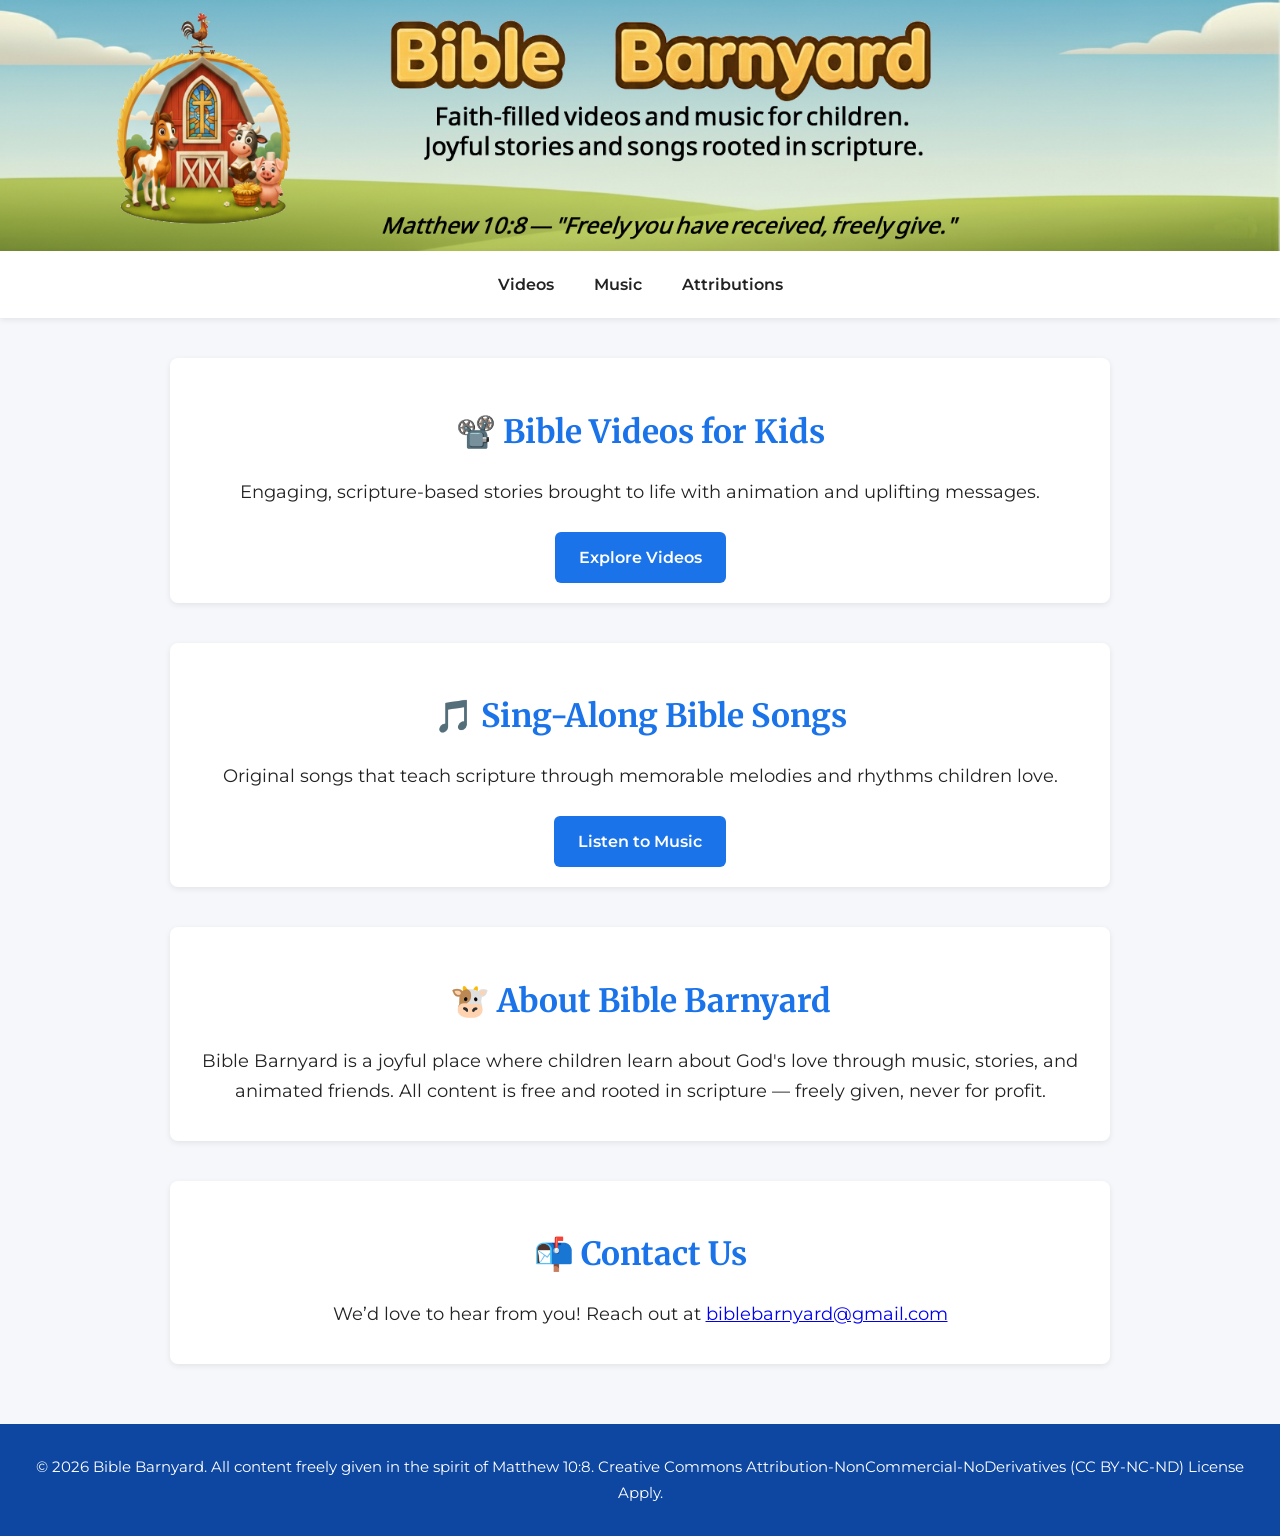
==== index.html @ d3f75daf "meta tags" ====
<!DOCTYPE html>
<html lang="en">
<head>
    <meta charset="UTF-8" />
    <meta name="viewport" content="width=device-width, initial-scale=1.0" />
    <meta name="p:domain_verify" content="c8558d85051b921ac4e3caafdfd5c533" />
    <title>Bible Barnyard</title>

    <!-- Google Fonts -->
    <link href="https://fonts.googleapis.com/css2?family=Montserrat:wght@400;600&family=Merriweather:wght@400;700&display=swap" rel="stylesheet">
    <link rel="stylesheet" href="./style.css">
</head>
<body>
    <header>
        <img src="./images/bibleBarnyardBanner.png" alt="Bible Barnyard Banner" class="hero-img" />
    </header>

    <nav>
        <ul>
            <li><a href="videos.html">Videos</a></li>
            <li><a href="music.html">Music</a></li>
            <li><a href="attributions.html">Attributions</a></li>
        </ul>
    </nav>

    <main>
        <section id="videos">
            <h2>📽️ Bible Videos for Kids</h2>
            <p>Engaging, scripture-based stories brought to life with animation and uplifting messages.</p>
            <a href="videos.html" class="btn">Explore Videos</a>
        </section>

        <section id="music">
            <h2>🎵 Sing-Along Bible Songs</h2>
            <p>Original songs that teach scripture through memorable melodies and rhythms children love.</p>
            <a href="music.html" class="btn">Listen to Music</a>
        </section>

        <section id="about">
            <h2>🐮 About Bible Barnyard</h2>
            <p>Bible Barnyard is a joyful place where children learn about God's love through music, stories, and animated friends. All content is free and rooted in scripture — freely given, never for profit.</p>
        </section>

        <section id="contact">
            <h2>📬 Contact Us</h2>
            <p>We’d love to hear from you! Reach out at <a href="mailto:biblebarnyard@gmail.com">biblebarnyard@gmail.com</a></p>
        </section>
    </main>

    <footer>
        &copy; <span id="year"></span> Bible Barnyard. All content freely given in the spirit of Matthew 10:8. Creative Commons Attribution-NonCommercial-NoDerivatives (CC BY-NC-ND) License Apply.
    </footer>

    <script>
        // Automatically set the current year
        document.getElementById('year').textContent = new Date().getFullYear();
    </script>
</body>
    </html>
---- style.css ----
/* style.css */

/* Global variables */ :root {
    --primary: #1a73e8;
    --secondary: #0d47a1;
    --light: #f5f7fa;
    --dark: #222;
    --accent: #ffb300;
    --song-bg: #eef3f9;
}

/* Base styles */ body {
    margin: 0;
    font-family: 'Montserrat', sans-serif;
    background-color: var(--light);
    color: var(--dark);
    line-height: 1.7;
}

header {
    width: 100%;
}

.hero-img {
    width: 100%;
    height: auto;
    display: block;
}

/* Navigation */ nav {
    background-color: #fff;
    box-shadow: 0 2px 6px rgba(0,0,0,0.08);
    position: sticky;
    top: 0;
    z-index: 1000;
}

    nav ul {
        list-style: none;
        margin: 0;
        padding: 0;
        display: flex;
        justify-content: center;
    }

    nav li {
        margin: 0 20px;
    }

    nav a {
        text-decoration: none;
        color: var(--dark);
        font-weight: 600;
        padding: 20px 0;
        display: block;
        transition: color 0.3s ease;
    }

        nav a:hover {
            color: var(--primary);
        }

/* Main content */ main {
    max-width: 1100px;
    margin: 40px auto;
    padding: 0 20px;
}

h2 {
    font-family: 'Merriweather', serif;
    font-size: 2em;
    color: var(--secondary);
    margin-bottom: 20px;
    text-align: center;
}

/* Audio/Video player */ .audio-player, .video-player {
    text-align: center;
    margin-bottom: 40px;
}

audio {
    width: 100%;
    max-width: 800px;
    border-radius: 8px;
    box-shadow: 0 2px 8px rgba(0,0,0,0.15);
}

video {
    width: 100%;
    max-width: 800px;
    border-radius: 8px;
    box-shadow: 0 2px 8px rgba(0,0,0,0.15);
}

/* Larger main video / .main-video { width: 100%; max-width: 1200px; / adjust as needed */ border-radius: 8px; box-shadow: 0 2px 8px rgba(0,0,0,0.15);
}

/* Clusters */ .clusters {
    display: flex;
    flex-wrap: wrap;
    justify-content: center;
    gap: 40px;
}

.cluster {
    background: #fff;
    padding: 20px;
    border-radius: 8px;
    box-shadow: 0 2px 6px rgba(0,0,0,0.08);
    flex: 1 1 320px;
    max-width: 100%;
}

    .cluster h3 {
        font-family: 'Merriweather', serif;
        color: var(--primary);
        margin-bottom: 15px;
        text-align: center;
    }

.subclusters {
    display: flex;
    flex-wrap: wrap;
    gap: 20px;
    justify-content: center;
}

.subcluster {
    flex: 1 1 200px;
    min-width: 200px;
    background: #f9f9f9;
    padding: 15px;
    border-radius: 6px;
    box-shadow: 0 1px 4px rgba(0,0,0,0.08);
    text-align: left;
}

    .subcluster h4 {
        font-family: 'Merriweather', serif;
        color: var(--secondary);
        margin-bottom: 10px;
    }

/* Song/Video blocks */ .song-block, .video-block {
    background: var(--song-bg);
    padding: 10px;
    border-radius: 6px;
    margin-bottom: 12px;
}

.song-title, .video-title {
    font-weight: bold;
    margin-bottom: 6px;
}

.song-links, .video-links {
    display: flex;
    flex-wrap: nowrap;
    gap: 15px;
}

    .song-links a, .video-links a {
        text-decoration: none;
        color: var(--secondary);
        font-weight: 600;
        white-space: nowrap;
    }

        .song-links a:hover, .video-links a:hover {
            color: var(--accent);
        }

/* Footer */ footer {
    background-color: var(--secondary);
    color: #fff;
    text-align: center;
    padding: 30px 20px;
    font-size: 0.95em;
    margin-top: 60px;
}

    footer a {
        color: var(--accent);
        text-decoration: none;
    }


.main-video {
    text-align: center; /* keeps it centered */
    margin-bottom: 10px;
}

    .main-video iframe {
        width: 100%; /* make it responsive */
        max-width: 1200px; /* larger than 800px */
        height: 675px; /* maintain 16:9 ratio for 1200px width */
        border-radius: 8px;
        box-shadow: 0 2px 8px rgba(0,0,0,0.15);
    }

/* Section styling */
section {
    margin: 40px auto;
    max-width: 900px;
    padding: 20px;
    background: #fff;
    border-radius: 8px;
    box-shadow: 0 2px 6px rgba(0,0,0,0.08);
    text-align: center; /* <-- this centers inline-block children like .btn */
}

    section h2 {
        font-family: 'Merriweather', serif;
        color: var(--primary);
        margin-bottom: 15px;
        text-align: center;
    }

    section p {
        font-size: 1.1em;
        margin-bottom: 15px;
        text-align: center;
    }

/* Button styling */
.btn {
    display: inline-block;
    padding: 12px 24px;
    background-color: var(--primary);
    color: #fff;
    font-weight: 600;
    text-decoration: none;
    border-radius: 6px;
    transition: background-color 0.3s ease;
    margin-top: 10px; /* optional spacing above */
}

.btn:hover {
    background-color: var(--secondary);
}

.viewed {
    color: green;
    font-weight: bold;
    margin-left: 6px;
}

.reset-btn {
    display: inline-block;
    margin: 0;
    padding: 8px 18px;
    background-color: #5cb85c; /* soft green */
    color: #ffffff;
    border: none;
    border-radius: 999px; /* pill shape */
    cursor: pointer;
    font-size: 0.95rem;
    font-weight: 600;
    font-family: 'Montserrat', sans-serif;
    box-shadow: 0 2px 4px rgba(0, 0, 0, 0.12);
    transition: background-color 0.2s ease, transform 0.1s ease, box-shadow 0.2s ease;
}

    .reset-btn:hover {
        background-color: #4cae4c;
        transform: translateY(-1px);
        box-shadow: 0 3px 6px rgba(0, 0, 0, 0.16);
    }

    .reset-btn:active {
        transform: translateY(0);
        box-shadow: 0 1px 3px rgba(0, 0, 0, 0.2);
    }

/* Center the button within main content */
main {
    text-align: center;
}

.viewed {
    color: green;
    font-weight: bold;
    margin-left: 6px;
}

.reset-row {
    display: inline-flex;
    justify-content: center;
    align-items: center;
    gap: 10px;
    margin: 10px auto 10px auto; /* reduced top & bottom spacing */
}

.reset-note {
    font-size: 0.9rem;
    color: #555;
    font-family: 'Montserrat', sans-serif;
}
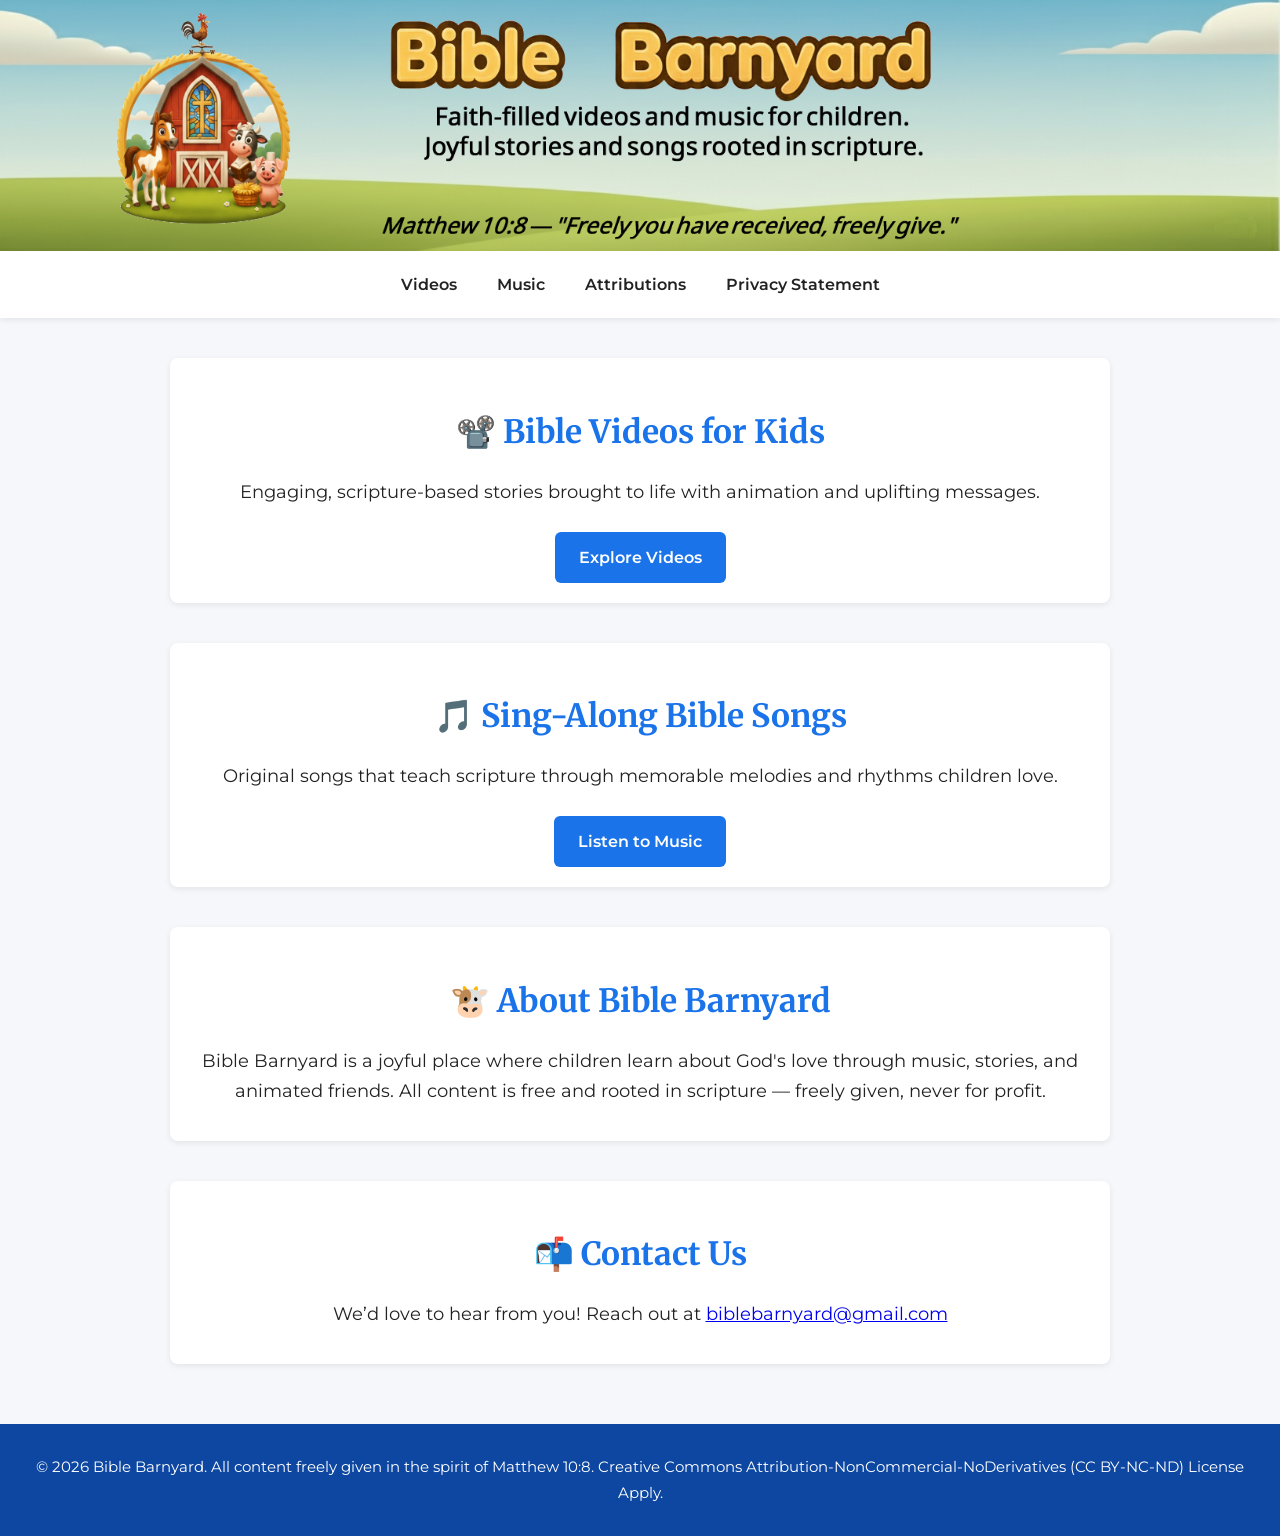
==== commit 51a3c487: "Privacy Statement" ====
--- a/index.html
+++ b/index.html
@@ -5,6 +5,7 @@
     <meta name="viewport" content="width=device-width, initial-scale=1.0" />
     <meta name="p:domain_verify" content="c8558d85051b921ac4e3caafdfd5c533" />
     <title>Bible Barnyard</title>
+    <link rel="icon" type="image/png" href="/images/fav.png">
 
     <!-- Google Fonts -->
     <link href="https://fonts.googleapis.com/css2?family=Montserrat:wght@400;600&family=Merriweather:wght@400;700&display=swap" rel="stylesheet">
@@ -20,6 +21,7 @@
             <li><a href="videos.html">Videos</a></li>
             <li><a href="music.html">Music</a></li>
             <li><a href="attributions.html">Attributions</a></li>
+            <li><a href="./privacy.html">Privacy Statement</a></li>
         </ul>
     </nav>
 
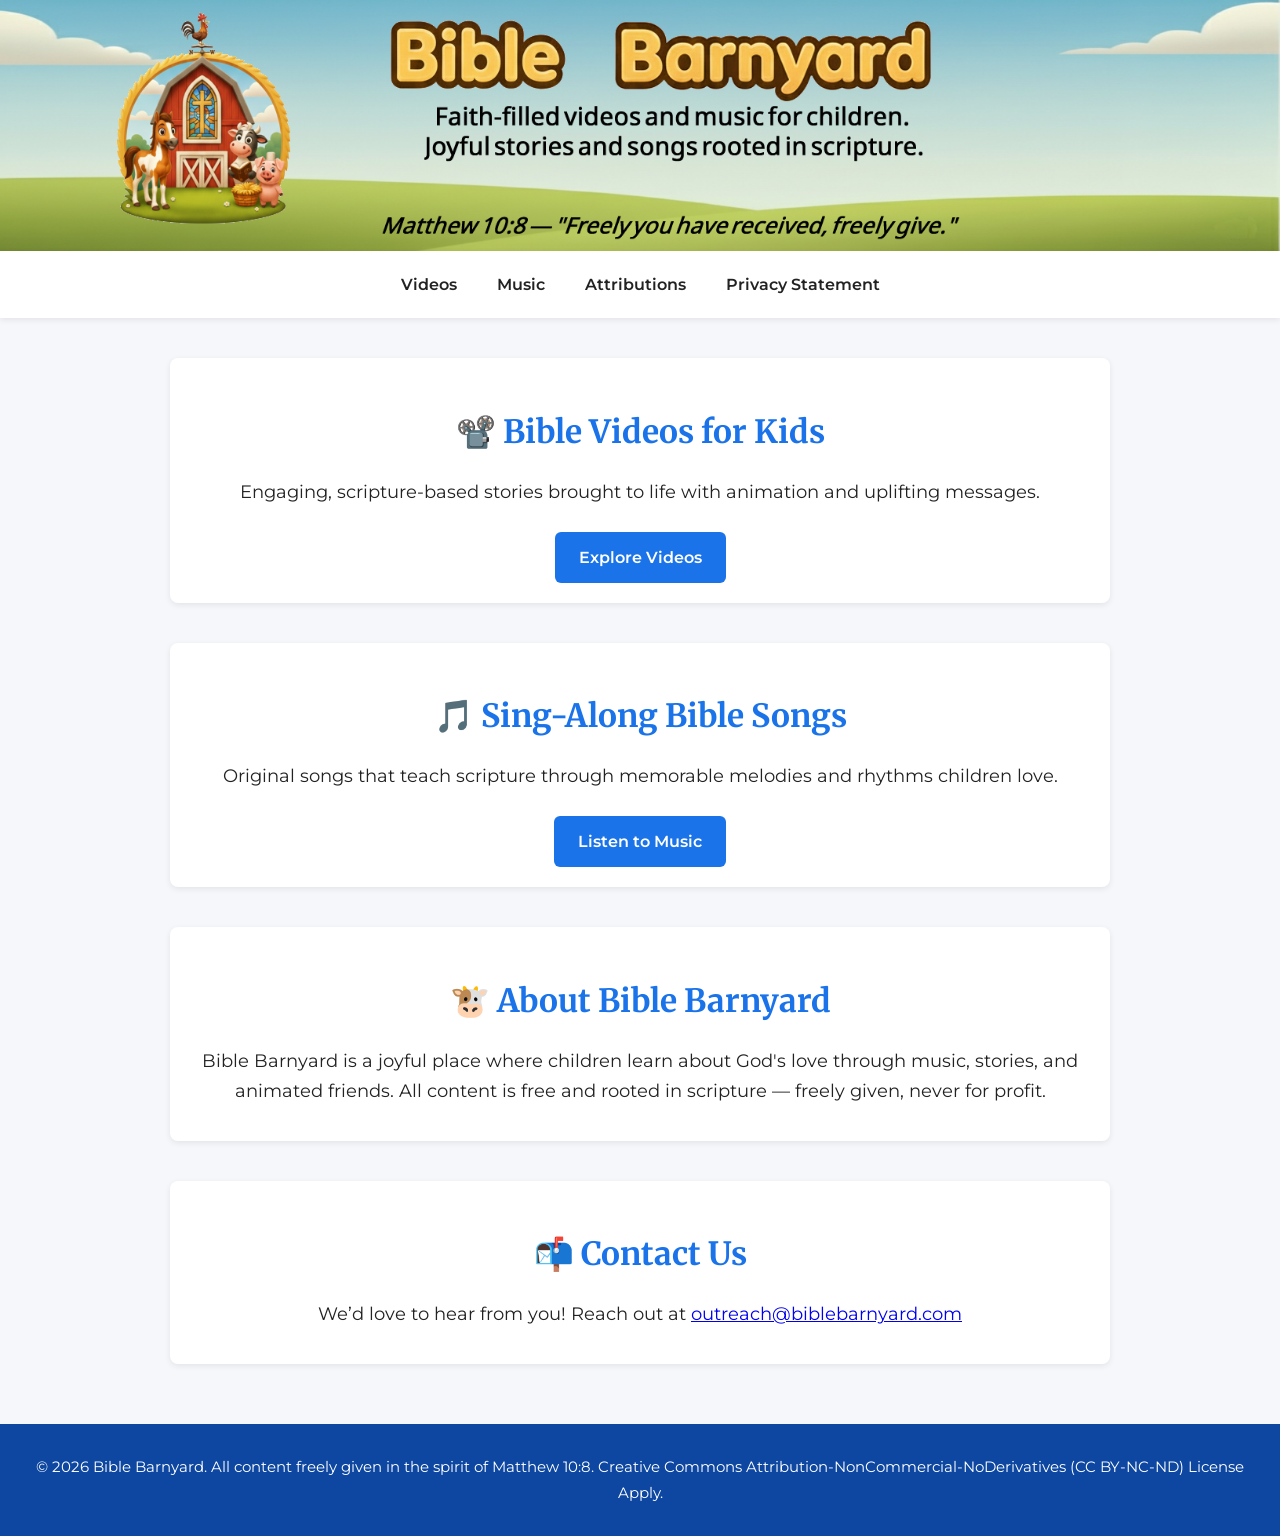
==== commit b517118c: "Changed to R2" ====
--- a/index.html
+++ b/index.html
@@ -45,7 +45,7 @@
 
         <section id="contact">
             <h2>📬 Contact Us</h2>
-            <p>We’d love to hear from you! Reach out at <a href="mailto:biblebarnyard@gmail.com">biblebarnyard@gmail.com</a></p>
+            <p>We’d love to hear from you! Reach out at <a href="mailto:outreach@biblebarnyard.com">outreach@biblebarnyard.com</a></p>
         </section>
     </main>
 
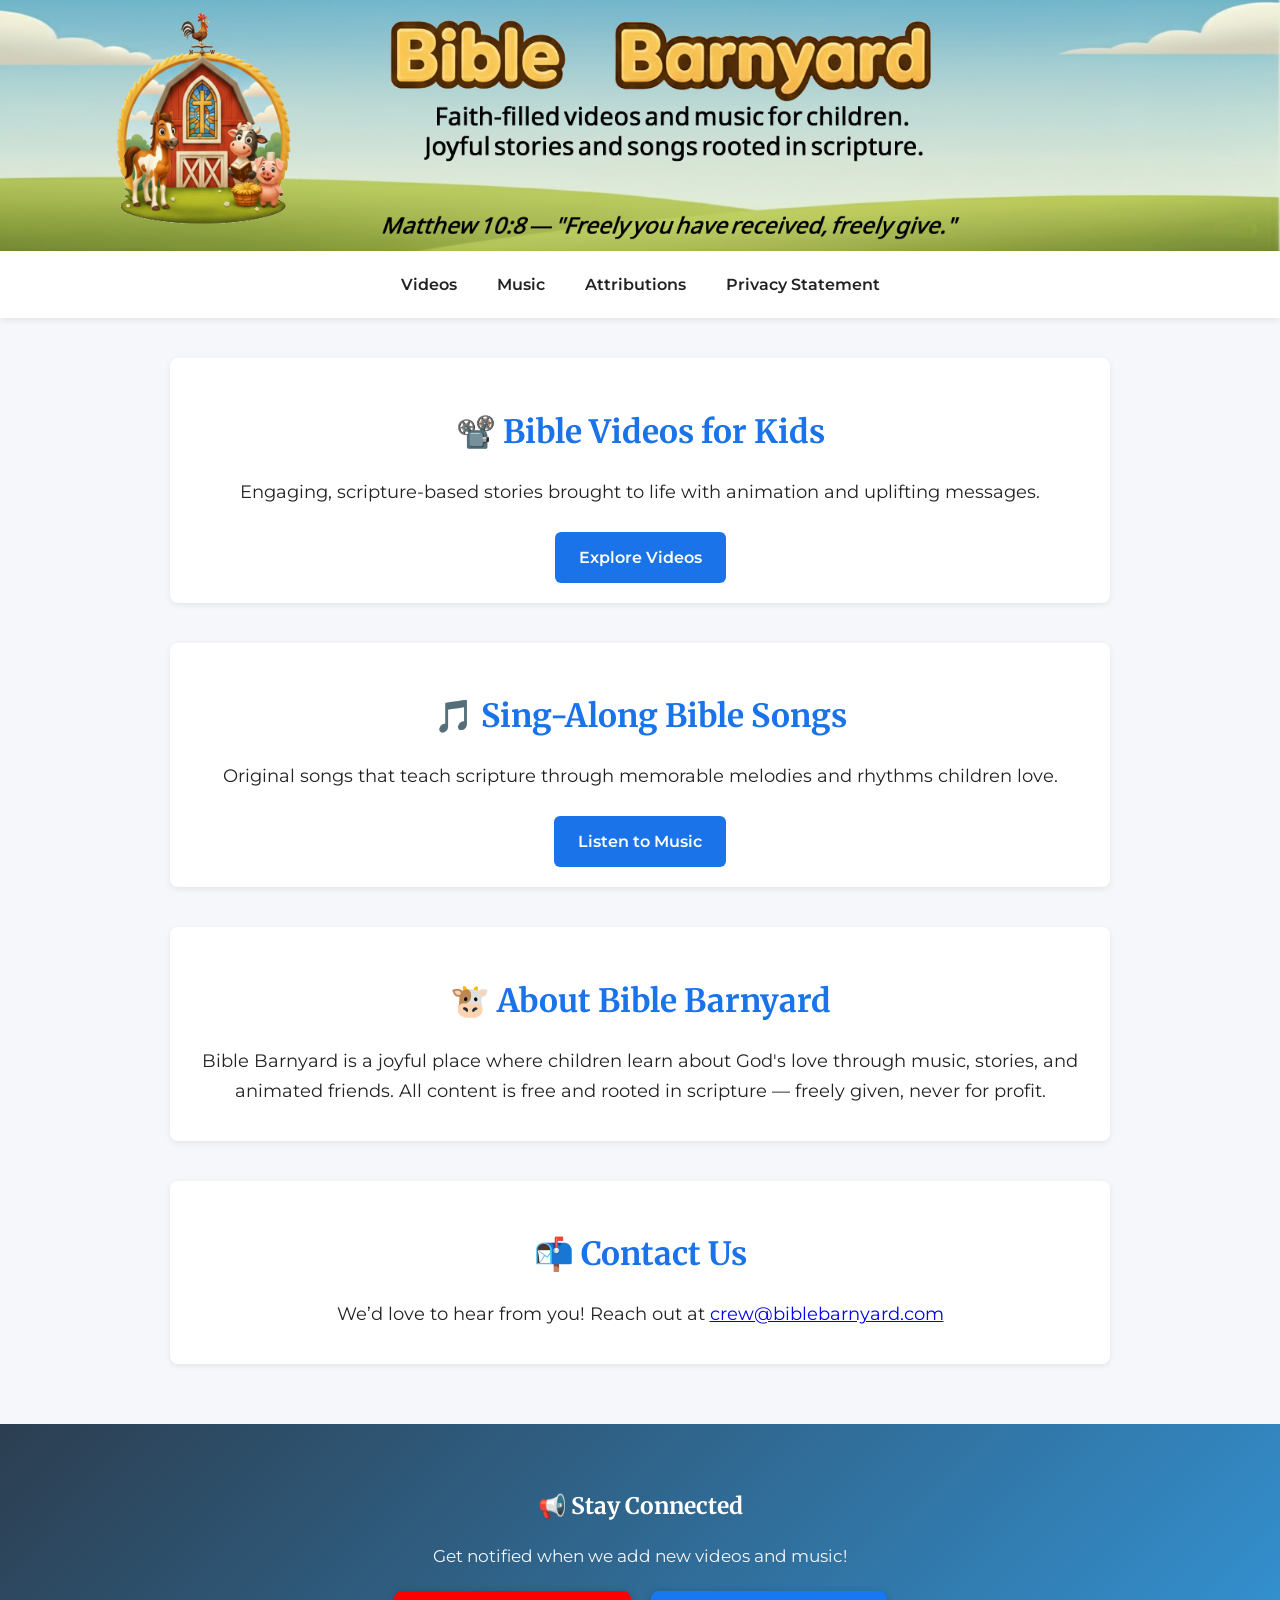
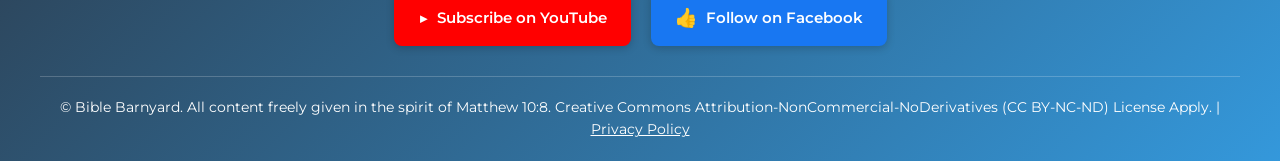
==== commit 34ca17b6: "update footer" ====
--- a/index.html
+++ b/index.html
@@ -1,61 +1,63 @@
 <!DOCTYPE html>
 <html lang="en">
-<head>
-    <meta charset="UTF-8" />
-    <meta name="viewport" content="width=device-width, initial-scale=1.0" />
-    <meta name="p:domain_verify" content="c8558d85051b921ac4e3caafdfd5c533" />
-    <title>Bible Barnyard</title>
-    <link rel="icon" type="image/png" href="/images/fav.png">
+    <head>
+        <meta charset="UTF-8" />
+        <meta name="viewport" content="width=device-width, initial-scale=1.0" />
+        <meta name="p:domain_verify" content="c8558d85051b921ac4e3caafdfd5c533" />
+        <title>Bible Barnyard</title>
+        <link rel="icon" type="image/png" href="/images/fav.png">
 
-    <!-- Google Fonts -->
-    <link href="https://fonts.googleapis.com/css2?family=Montserrat:wght@400;600&family=Merriweather:wght@400;700&display=swap" rel="stylesheet">
-    <link rel="stylesheet" href="./style.css">
-</head>
-<body>
-    <header>
-        <img src="./images/bibleBarnyardBanner.png" alt="Bible Barnyard Banner" class="hero-img" />
-    </header>
+        <!-- Google Fonts -->
+        <link href="https://fonts.googleapis.com/css2?family=Montserrat:wght@400;600&family=Merriweather:wght@400;700&display=swap" rel="stylesheet">
+        <link rel="stylesheet" href="./style.css">
+    </head>
+    <body>
+        <header>
+            <img src="./images/bibleBarnyardBanner.png" alt="Bible Barnyard Banner" class="hero-img" />
+        </header>
 
-    <nav>
-        <ul>
-            <li><a href="videos.html">Videos</a></li>
-            <li><a href="music.html">Music</a></li>
-            <li><a href="attributions.html">Attributions</a></li>
-            <li><a href="./privacy.html">Privacy Statement</a></li>
-        </ul>
-    </nav>
+        <nav>
+            <ul>
+                <li><a href="videos.html">Videos</a></li>
+                <li><a href="music.html">Music</a></li>
+                <li><a href="attributions.html">Attributions</a></li>
+                <li><a href="./privacy.html">Privacy Statement</a></li>
+            </ul>
+        </nav>
 
-    <main>
-        <section id="videos">
-            <h2>📽️ Bible Videos for Kids</h2>
-            <p>Engaging, scripture-based stories brought to life with animation and uplifting messages.</p>
-            <a href="videos.html" class="btn">Explore Videos</a>
-        </section>
+        <main>
+            <section id="videos">
+                <h2>📽️ Bible Videos for Kids</h2>
+                <p>Engaging, scripture-based stories brought to life with animation and uplifting messages.</p>
+                <a href="videos.html" class="btn">Explore Videos</a>
+            </section>
 
-        <section id="music">
-            <h2>🎵 Sing-Along Bible Songs</h2>
-            <p>Original songs that teach scripture through memorable melodies and rhythms children love.</p>
-            <a href="music.html" class="btn">Listen to Music</a>
-        </section>
+            <section id="music">
+                <h2>🎵 Sing-Along Bible Songs</h2>
+                <p>Original songs that teach scripture through memorable melodies and rhythms children love.</p>
+                <a href="music.html" class="btn">Listen to Music</a>
+            </section>
 
-        <section id="about">
-            <h2>🐮 About Bible Barnyard</h2>
-            <p>Bible Barnyard is a joyful place where children learn about God's love through music, stories, and animated friends. All content is free and rooted in scripture — freely given, never for profit.</p>
-        </section>
+            <section id="about">
+                <h2>🐮 About Bible Barnyard</h2>
+                <p>Bible Barnyard is a joyful place where children learn about God's love through music, stories, and animated friends. All content is free and rooted in scripture — freely given, never for profit.</p>
+            </section>
 
-        <section id="contact">
-            <h2>📬 Contact Us</h2>
-            <p>We’d love to hear from you! Reach out at <a href="mailto:outreach@biblebarnyard.com">outreach@biblebarnyard.com</a></p>
-        </section>
-    </main>
+            <section id="contact">
+                <h2>📬 Contact Us</h2>
+                <p>We’d love to hear from you! Reach out at <a href="mailto:crew@biblebarnyard.com">crew@biblebarnyard.com</a></p>
+            </section>
+        </main>
 
-    <footer>
-        &copy; <span id="year"></span> Bible Barnyard. All content freely given in the spirit of Matthew 10:8. Creative Commons Attribution-NonCommercial-NoDerivatives (CC BY-NC-ND) License Apply.
-    </footer>
+        <!-- NEW FOOTER INCLUDE -->
+        <div id="footer-placeholder"></div>
 
-    <script>
-        // Automatically set the current year
-        document.getElementById('year').textContent = new Date().getFullYear();
-    </script>
-</body>
-    </html>
+        <script>
+            fetch('footer.html')
+                .then(response => response.text())
+                .then(data => {
+                    document.getElementById('footer-placeholder').innerHTML = data;
+                });
+        </script>
+    </body>
+</html>
--- a/style.css
+++ b/style.css
@@ -236,9 +236,9 @@
     margin-top: 10px; /* optional spacing above */
 }
 
-.btn:hover {
-    background-color: var(--secondary);
-}
+    .btn:hover {
+        background-color: var(--secondary);
+    }
 
 .viewed {
     color: green;
@@ -298,3 +298,130 @@
     font-family: 'Montserrat', sans-serif;
 }
 
+/* Privacy Policy Styles */
+.privacy-container {
+    max-width: 900px;
+    margin: 0 auto;
+    padding: 0 20px;
+}
+
+.privacy-intro {
+    text-align: center;
+    margin-bottom: 40px;
+}
+
+    .privacy-intro p {
+        max-width: 700px;
+        margin: 10px auto;
+        font-size: 1.05em;
+        line-height: 1.6;
+    }
+
+    .privacy-intro strong {
+        color: #2c3e50;
+    }
+
+.credits-section {
+    background: #f8f9fa;
+    border-left: 4px solid #3498db;
+    padding: 25px 30px;
+    margin-bottom: 25px;
+    border-radius: 8px;
+    box-shadow: 0 2px 4px rgba(0,0,0,0.05);
+}
+
+    .credits-section h3 {
+        font-family: 'Merriweather', serif;
+        color: #2c3e50;
+        margin-top: 0;
+        margin-bottom: 15px;
+        font-size: 1.4em;
+    }
+
+    .credits-section p {
+        line-height: 1.7;
+        margin-bottom: 12px;
+        color: #34495e;
+    }
+
+        .credits-section p:last-child {
+            margin-bottom: 0;
+        }
+
+    .credits-section ul {
+        margin: 15px 0;
+        padding-left: 0;
+        list-style: none;
+    }
+
+    .credits-section li {
+        line-height: 1.7;
+        margin-bottom: 8px;
+        color: #34495e;
+        padding-left: 20px;
+        position: relative;
+    }
+
+        .credits-section li:before {
+            content: "✓";
+            position: absolute;
+            left: 0;
+            color: #27ae60;
+            font-weight: bold;
+        }
+
+    .credits-section a {
+        color: #3498db;
+        text-decoration: none;
+        font-weight: 500;
+    }
+
+        .credits-section a:hover {
+            text-decoration: underline;
+            color: #2980b9;
+        }
+
+    .credits-section strong {
+        color: #2c3e50;
+    }
+
+    /* Highlight first section */
+    .credits-section:first-of-type {
+        border-left-color: #27ae60;
+    }
+
+.privacy-summary {
+    background: linear-gradient(135deg, #667eea 0%, #764ba2 100%);
+    color: white;
+    border: none;
+    padding: 30px;
+}
+
+    .privacy-summary h3 {
+        color: white;
+    }
+
+    .privacy-summary p {
+        color: white;
+        opacity: 0.95;
+    }
+
+    .privacy-summary strong {
+        color: white;
+        font-weight: 700;
+    }
+
+/* Responsive adjustments for privacy page */
+@media (max-width: 768px) {
+    .credits-section {
+        padding: 20px 18px;
+    }
+
+    .privacy-intro p {
+        font-size: 1em;
+    }
+
+    .credits-section h3 {
+        font-size: 1.2em;
+    }
+}
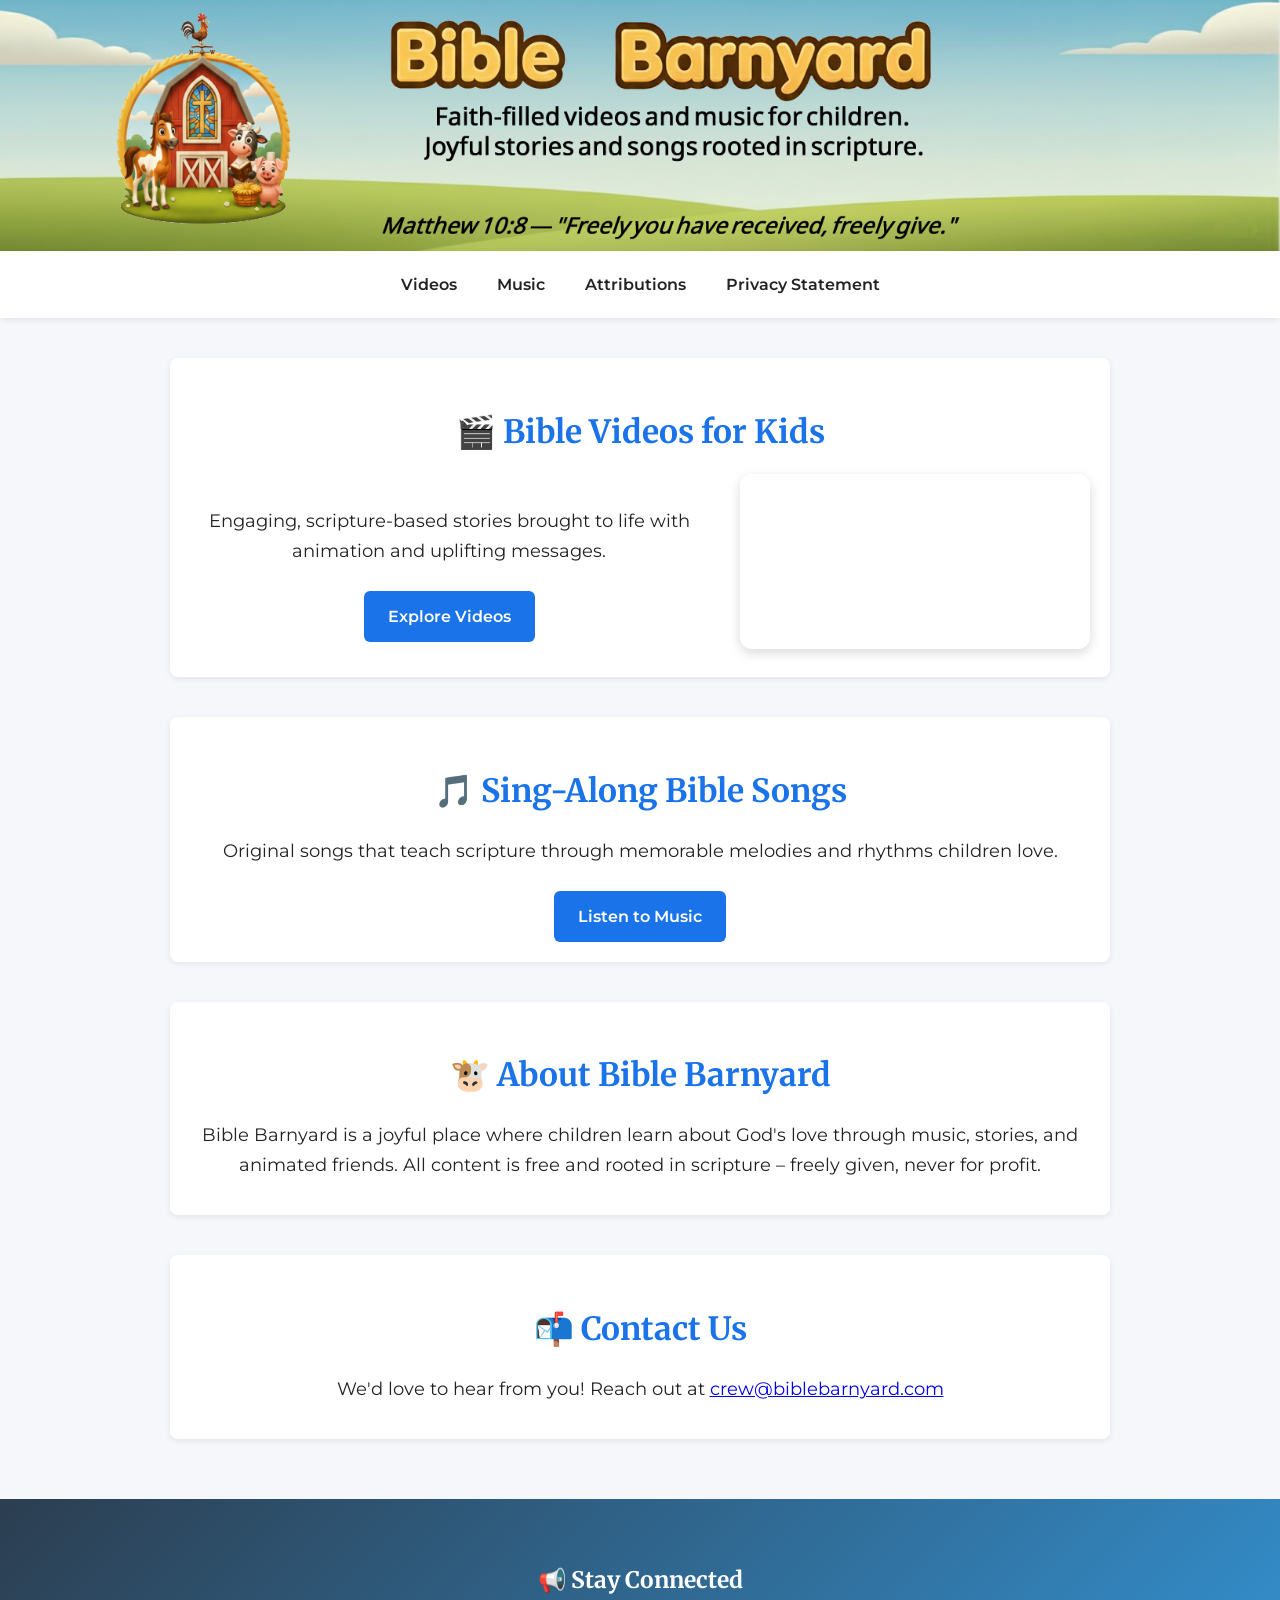
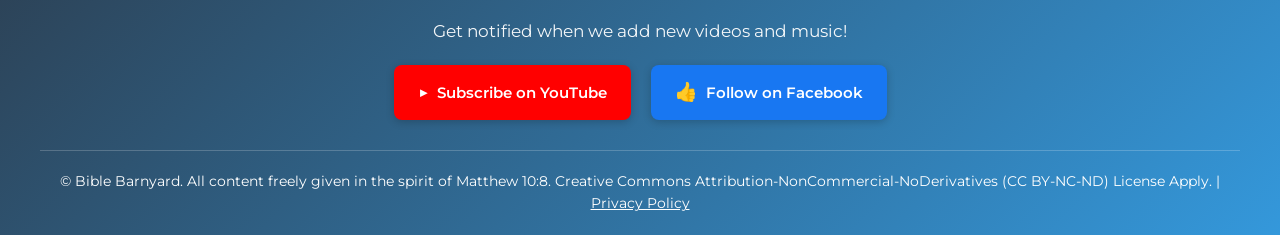
==== commit bbed4b92: "bbWelcome image" ====
--- a/index.html
+++ b/index.html
@@ -1,63 +1,111 @@
 <!DOCTYPE html>
 <html lang="en">
-    <head>
-        <meta charset="UTF-8" />
-        <meta name="viewport" content="width=device-width, initial-scale=1.0" />
-        <meta name="p:domain_verify" content="c8558d85051b921ac4e3caafdfd5c533" />
-        <title>Bible Barnyard</title>
-        <link rel="icon" type="image/png" href="/images/fav.png">
+<head>
+    <meta charset="UTF-8" />
+    <meta name="viewport" content="width=device-width, initial-scale=1.0" />
+    <meta name="p:domain_verify" content="c8558d85051b921ac4e3caafdfd5c533" />
+    <title>Bible Barnyard</title>
+    <link rel="icon" type="image/png" href="/images/fav.png">
 
-        <!-- Google Fonts -->
-        <link href="https://fonts.googleapis.com/css2?family=Montserrat:wght@400;600&family=Merriweather:wght@400;700&display=swap" rel="stylesheet">
-        <link rel="stylesheet" href="./style.css">
-    </head>
-    <body>
-        <header>
-            <img src="./images/bibleBarnyardBanner.png" alt="Bible Barnyard Banner" class="hero-img" />
-        </header>
+    <!-- Google Fonts -->
+    <link href="https://fonts.googleapis.com/css2?family=Montserrat:wght@400;600&family=Merriweather:wght@400;700&display=swap" rel="stylesheet">
+    <link rel="stylesheet" href="./style.css">
+    <style>
+        .video-section-content {
+            display: flex;
+            align-items: center;
+            gap: 2rem;
+            flex-wrap: wrap;
+            justify-content: center;
+        }
 
-        <nav>
-            <ul>
-                <li><a href="videos.html">Videos</a></li>
-                <li><a href="music.html">Music</a></li>
-                <li><a href="attributions.html">Attributions</a></li>
-                <li><a href="./privacy.html">Privacy Statement</a></li>
-            </ul>
-        </nav>
+        .video-text {
+            flex: 1;
+            min-width: 280px;
+        }
 
-        <main>
-            <section id="videos">
-                <h2>📽️ Bible Videos for Kids</h2>
-                <p>Engaging, scripture-based stories brought to life with animation and uplifting messages.</p>
-                <a href="videos.html" class="btn">Explore Videos</a>
-            </section>
+        .video-container {
+            flex: 0 0 350px;
+            max-width: 350px;
+        }
 
-            <section id="music">
-                <h2>🎵 Sing-Along Bible Songs</h2>
-                <p>Original songs that teach scripture through memorable melodies and rhythms children love.</p>
-                <a href="music.html" class="btn">Listen to Music</a>
-            </section>
+            .video-container video {
+                width: 100%;
+                height: auto;
+                border-radius: 12px;
+                box-shadow: 0 4px 12px rgba(0, 0, 0, 0.15);
+            }
 
-            <section id="about">
-                <h2>🐮 About Bible Barnyard</h2>
-                <p>Bible Barnyard is a joyful place where children learn about God's love through music, stories, and animated friends. All content is free and rooted in scripture — freely given, never for profit.</p>
-            </section>
+        @media (max-width: 768px) {
+            .video-section-content {
+                flex-direction: column;
+            }
 
-            <section id="contact">
-                <h2>📬 Contact Us</h2>
-                <p>We’d love to hear from you! Reach out at <a href="mailto:crew@biblebarnyard.com">crew@biblebarnyard.com</a></p>
-            </section>
-        </main>
+            .video-container {
+                flex: 0 0 auto;
+                width: 100%;
+                max-width: 400px;
+            }
+        }
+    </style>
+</head>
+<body>
+    <header>
+        <img src="./images/bibleBarnyardBanner.png" alt="Bible Barnyard Banner" class="hero-img" />
+    </header>
 
-        <!-- NEW FOOTER INCLUDE -->
-        <div id="footer-placeholder"></div>
+    <nav>
+        <ul>
+            <li><a href="videos.html">Videos</a></li>
+            <li><a href="music.html">Music</a></li>
+            <li><a href="attributions.html">Attributions</a></li>
+            <li><a href="./privacy.html">Privacy Statement</a></li>
+        </ul>
+    </nav>
 
-        <script>
-            fetch('footer.html')
-                .then(response => response.text())
-                .then(data => {
-                    document.getElementById('footer-placeholder').innerHTML = data;
-                });
-        </script>
-    </body>
-</html>
+    <main>
+        <section id="videos">
+            <h2>🎬 Bible Videos for Kids</h2>
+            <div class="video-section-content">
+                <div class="video-text">
+                    <p>Engaging, scripture-based stories brought to life with animation and uplifting messages.</p>
+                    <a href="videos.html" class="btn">Explore Videos</a>
+                </div>
+                <div class="video-container">
+                    <video autoplay loop muted playsinline>
+                        <source src="./images/bbWelcome.mp4" type="video/mp4">
+                        Your browser does not support the video tag.
+                    </video>
+                </div>
+            </div>
+        </section>
+
+        <section id="music">
+            <h2>🎵 Sing-Along Bible Songs</h2>
+            <p>Original songs that teach scripture through memorable melodies and rhythms children love.</p>
+            <a href="music.html" class="btn">Listen to Music</a>
+        </section>
+
+        <section id="about">
+            <h2>🐮 About Bible Barnyard</h2>
+            <p>Bible Barnyard is a joyful place where children learn about God's love through music, stories, and animated friends. All content is free and rooted in scripture – freely given, never for profit.</p>
+        </section>
+
+        <section id="contact">
+            <h2>📬 Contact Us</h2>
+            <p>We'd love to hear from you! Reach out at <a href="mailto:crew@biblebarnyard.com">crew@biblebarnyard.com</a></p>
+        </section>
+    </main>
+
+    <!-- NEW FOOTER INCLUDE -->
+    <div id="footer-placeholder"></div>
+
+    <script>
+        fetch('footer.html')
+            .then(response => response.text())
+            .then(data => {
+                document.getElementById('footer-placeholder').innerHTML = data;
+            });
+    </script>
+</body>
+</html>
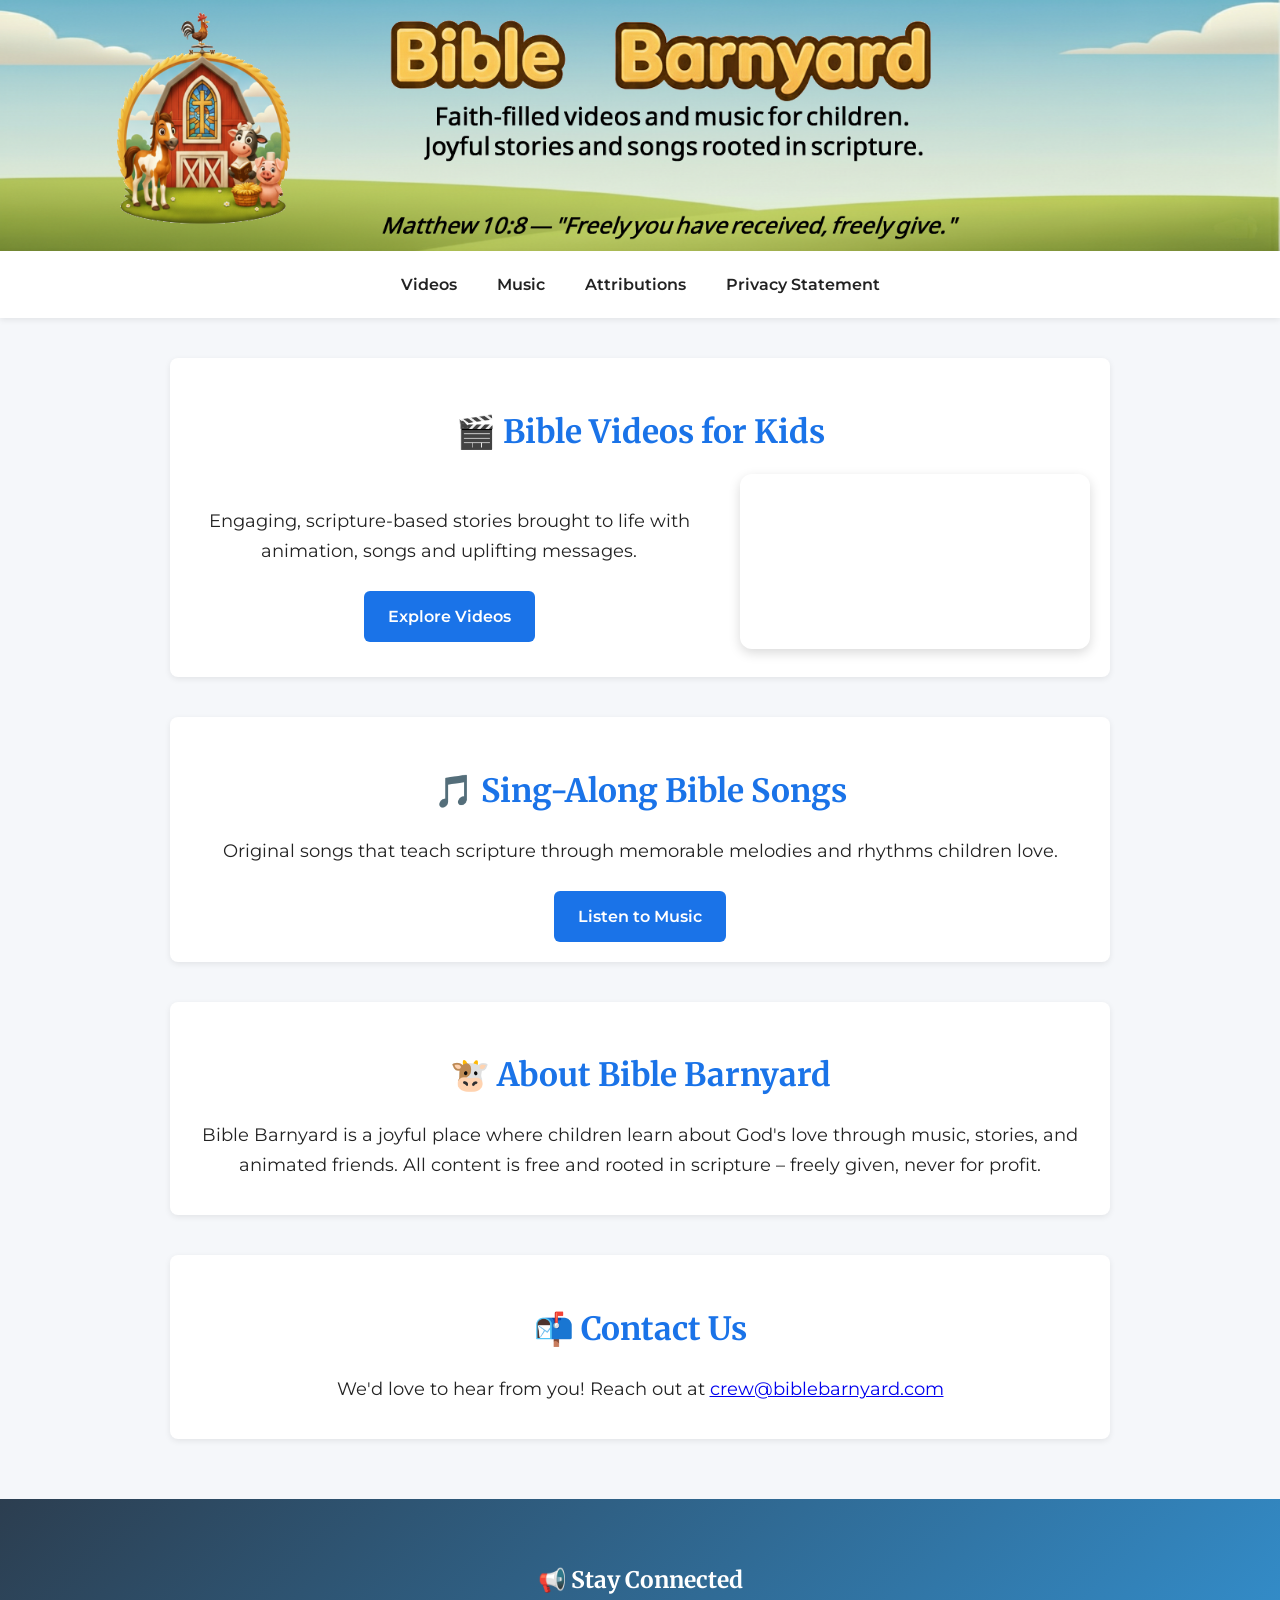
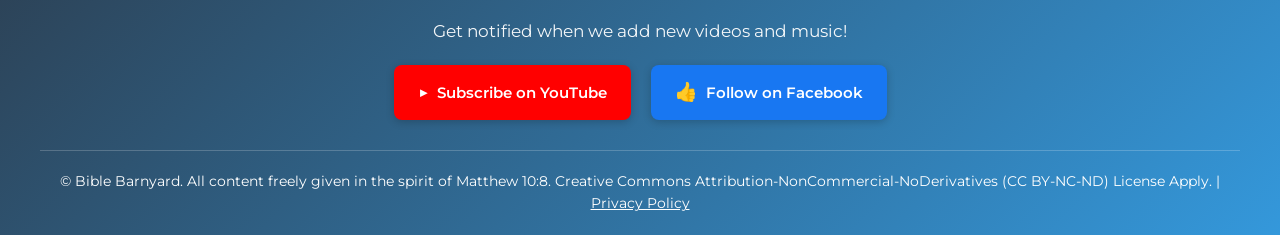
==== commit c2fa5ef3: "Trying to break the Q" ====
--- a/index.html
+++ b/index.html
@@ -68,7 +68,7 @@
             <h2>🎬 Bible Videos for Kids</h2>
             <div class="video-section-content">
                 <div class="video-text">
-                    <p>Engaging, scripture-based stories brought to life with animation and uplifting messages.</p>
+                    <p>Engaging, scripture-based stories brought to life with animation, songs and uplifting messages.</p>
                     <a href="videos.html" class="btn">Explore Videos</a>
                 </div>
                 <div class="video-container">
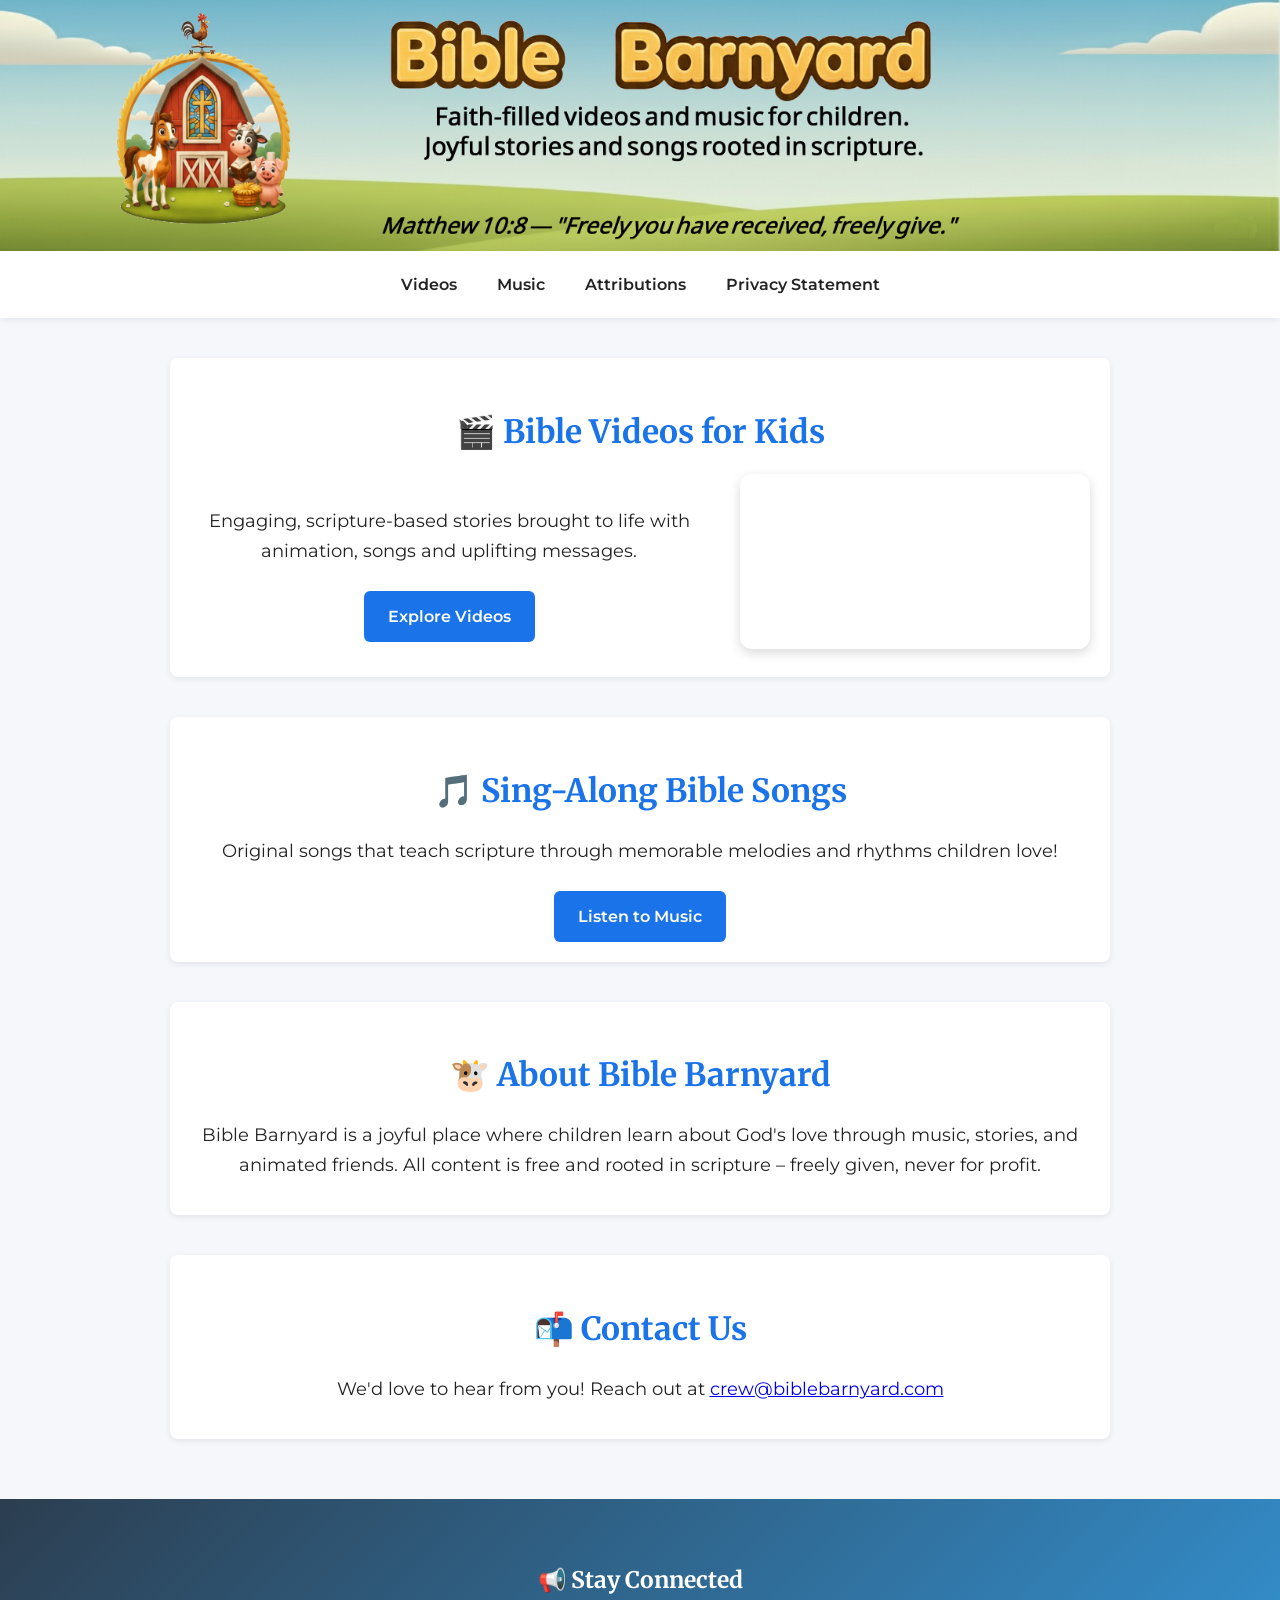
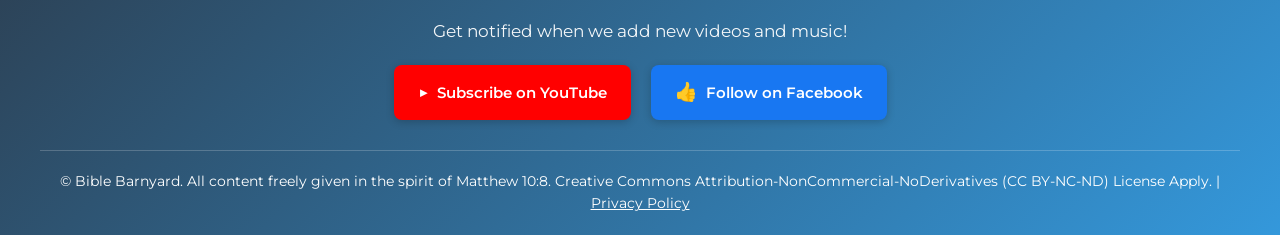
==== commit 905f96bb: "test push" ====
--- a/index.html
+++ b/index.html
@@ -82,7 +82,7 @@
 
         <section id="music">
             <h2>🎵 Sing-Along Bible Songs</h2>
-            <p>Original songs that teach scripture through memorable melodies and rhythms children love.</p>
+            <p>Original songs that teach scripture through memorable melodies and rhythms children love!</p>
             <a href="music.html" class="btn">Listen to Music</a>
         </section>
 
